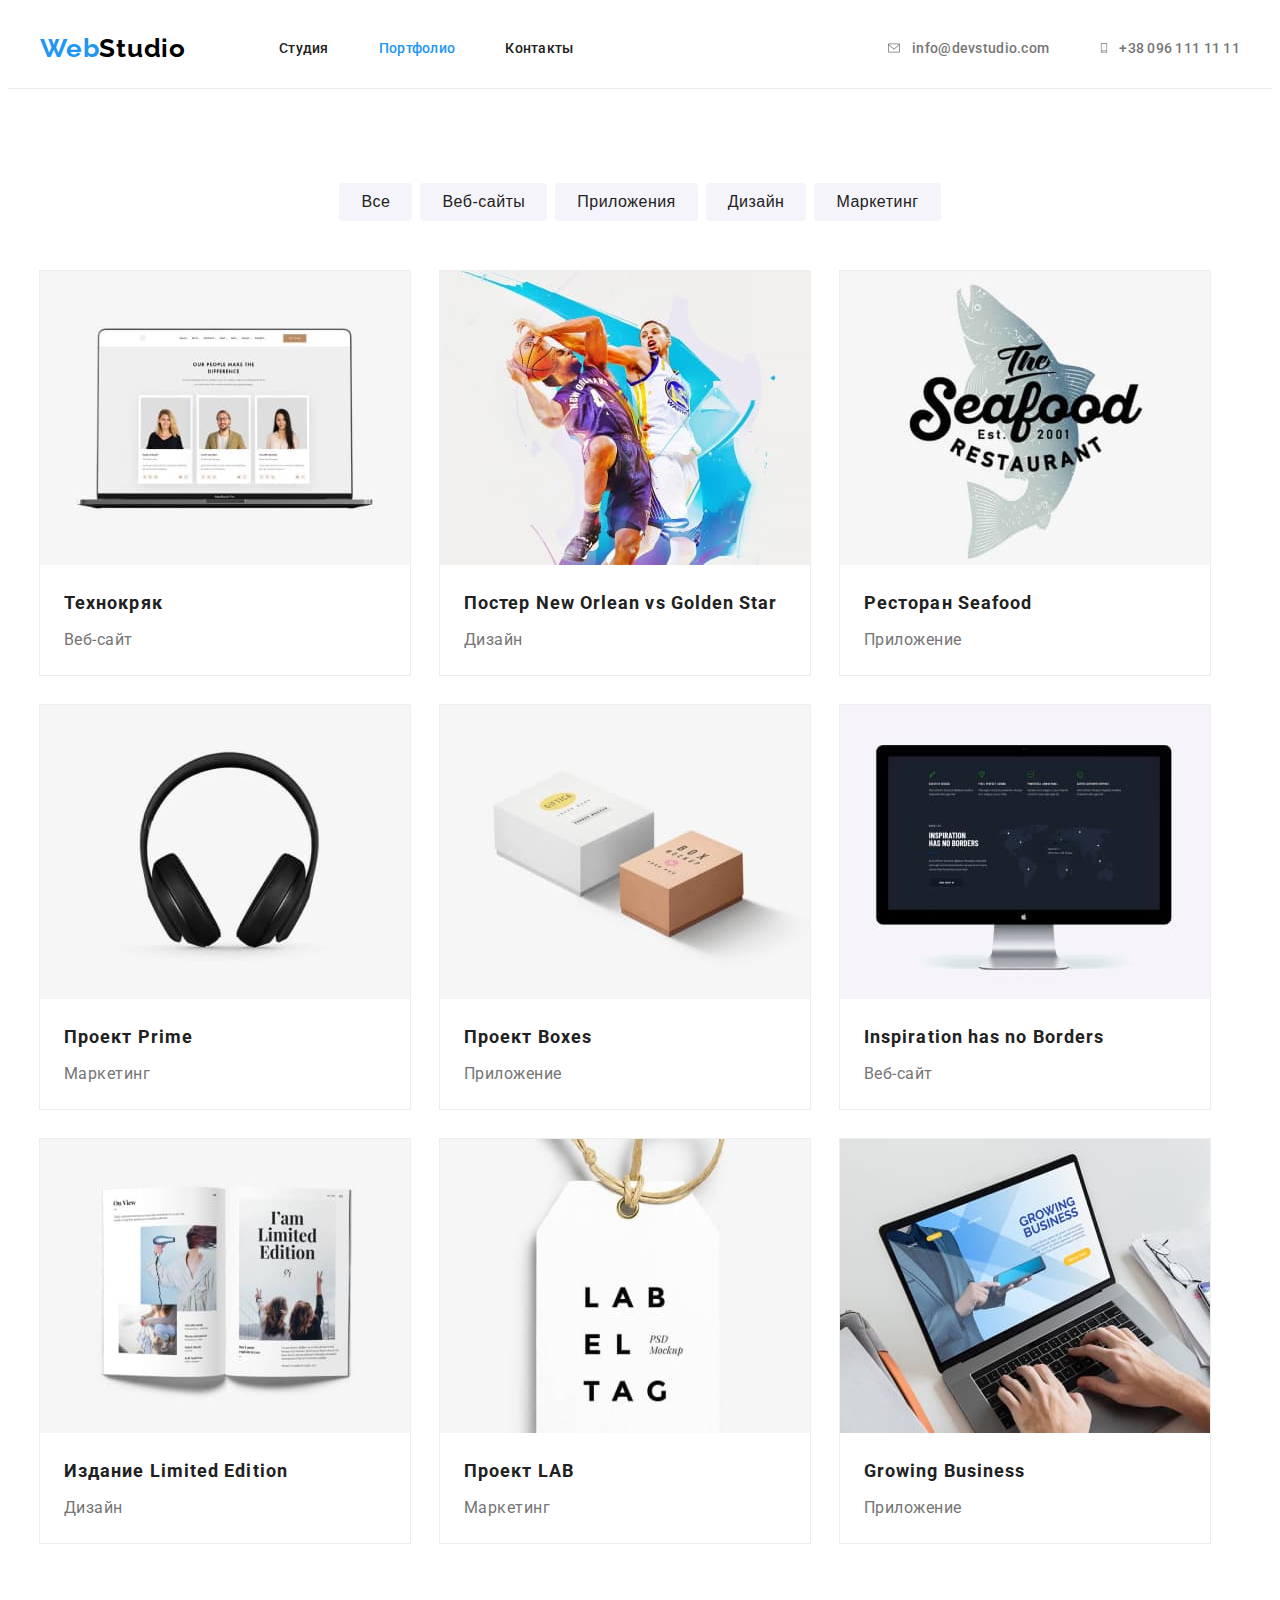
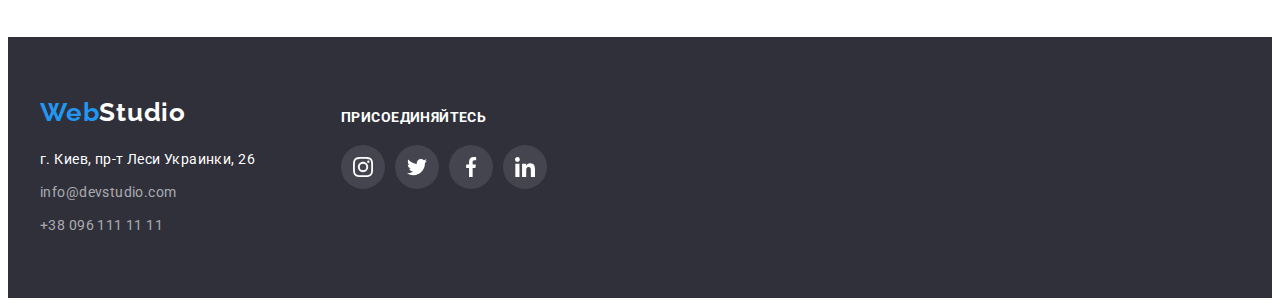
==== portfolio.html @ 83e64d29 "srevices" ====
<!DOCTYPE html>
<html lang="ru">

<head>
  <meta charset="UTF-8">
  <meta name="viewport" content="width=device-width, initial-scale=1.0">
  <title>Портфолио</title>
    <link rel="preconnect" href="https://fonts.gstatic.com">
    <link href="https://fonts.googleapis.com/css2?family=Raleway:wght@700&family=Roboto:wght@400;500;700;900&display=swap"
      rel="stylesheet">
    <link rel="stylesheet" href="https://cdnjs.cloudflare.com/ajax/libs/modern-normalize/1.0.0/modern-normalize.min.css"
      integrity="sha512-ISS7cAi1PEhQ8jnbJpJZMd29NlhNj4AWYyLOSp2CE/CsHxTCu+r+t0D2yoJudVrd0/8fTVPUVDzY5Tvli75u/g=="
      crossorigin="anonymous" />
    <link rel="stylesheet" href="./css/styles.css">
</head>

<body>
  <header class="header">
    <div class="container">
      <nav class="nav">
        <a class="logo link" href="./index.html">Web<span class="logo-header">Studio</span></a>
        <ul class="nav-list list">
          <li class="nav-item">
            <a class="nav-link link" href="./index.html">Студия</a>
          </li>
          <li class="nav-item">
            <a class="nav-link link-current link" href="./portfolio.html">Портфолио</a>
          </li>
          <li class="nav-item">
            <a class="nav-link link" href="#contacts">Контакты</a>
          </li>
        </ul>
      </nav>
  
      <ul class="contacts-list list">
        <li class="contacts-item">
          <a class="contacts-link link" href="mailto:info@devstudio.com">
            <svg class="contacts-icon" width="16" height="12">
              <use href="./images/svg/sprite.svg#envelope"></use>
            </svg>
            info@devstudio.com
          </a>
        </li>
        <li class="contacts-item">
          <a class="contacts-link link" href="tel:+380961111111">
            <svg class="contacts-icon" width="10" height="16">
              <use href="./images/svg/sprite.svg#smartphone"></use>
            </svg>
            +38 096 111 11 11
          </a>
        </li>
      </ul>
    </div>
  </header>

  <main>
    <section class="portfolio">
      <div class="container">
        <h1 class="visually-hidden">Порфолио</h1>
        <ul class="filter-list list">
          <li class="filter-item">
            <button class="filter-btn" type="button">Все</button>
          </li>
          <li class="filter-item">
            <button class="filter-btn" type="button">Веб-сайты</button>
          </li>
          <li class="filter-item">
            <button class="filter-btn" type="button">Приложения</button>
          </li>
          <li class="filter-item">
            <button class="filter-btn" type="button">Дизайн</button>
          </li>
          <li class="filter-item">
            <button class="filter-btn" type="button">Маркетинг</button>
          </li>
        </ul>
        
        <ul class="projects-list list">
          <li class="projects-item">
            <a class="projects-link link" href="">
              <img class="projects-img" src="./images/portfolio/technocrack.jpg" alt="открыт сайт на компьютере" width="370"
                height="294">
              <div class="projects-border">
                <p class="projects-title">Технокряк</p>
                <p class="projects-desc">Веб-сайт</p>
              </div>
            </a>
          </li>
          <li class="projects-item">
            <a class="projects-link link" href="">
              <img class="projects-img" src="./images/portfolio/new-orlean-vs-golden-star.jpg" alt="схватка двух баскетболистов"
                width="370" height="294">
              <div class="projects-border">
                <p class="projects-title">Постер <span lang="en">New Orlean vs Golden Star</span></p>
                <p class="projects-desc">Дизайн</p>
              </div>
            </a>
          </li>
          <li class="projects-item">
            <a class="projects-link link" href="">
              <img class="projects-img" src="./images/portfolio/seafood.jpg" alt="логотип ресторана" width="370" height="294">
              <div class="projects-border">
                <p class="projects-title">Ресторан <span lang="en">Seafood</span></p>
                <p class="projects-desc">Приложение</p>
              </div>
            </a>
          </li>
          <li class="projects-item">
            <a class="projects-link link" href="">
              <img class="projects-img" src="./images/portfolio/prime.jpg" alt="наушники" width="370" height="294">
              <div class="projects-border">
                <p class="projects-title">Проект <span lang="en">Prime</span></p>
                <p class="projects-desc">Маркетинг</p>
              </div>
            </a>
          </li>
          <li class="projects-item">
            <a class="projects-link link" href="">
              <img class="projects-img" src="./images/portfolio/boxes.jpg" alt="две коробки" width="370" height="294">
              <div class="projects-border">
                <p class="projects-title">Проект <span lang="en">Boxes</span></p>
                <p class="projects-desc">Приложение</p>
              </div>
            </a>
          </li>
          <li class="projects-item">
            <a class="projects-link link" href="">
              <img class="projects-img" src="./images/portfolio/inspiration-has-no-borders.jpg" alt="работающий монитор"
                width="370" height="294">
              <div class="projects-border">
                <p class="projects-title" lang="en">Inspiration has no Borders</p>
                <p class="projects-desc">Веб-сайт</p>
              </div>
            </a>
          </li>
          <li class="projects-item">
            <a class="projects-link link" href="">
              <img class="projects-img" src="./images/portfolio/limited-edition.jpg" alt="открытая книга" width="370"
                height="294">
              <div class="projects-border">
                <p class="projects-title">Издание <span lang="en">Limited Edition</span></p>
                <p class="projects-desc">Дизайн</p>
              </div>
            </a>
          </li>
          <li class="projects-item">
            <a class="projects-link link" href="">
              <img class="projects-img" src="./images/portfolio/lab.jpg" alt="ярлычок на подвеске" width="370" height="294">
              <div class="projects-border">
                <p class="projects-title">Проект <span lang="en">LAB</span></p>
                <p class="projects-desc">Маркетинг</p>
              </div>
            </a>
          </li>
          <li class="projects-item">
            <a class="projects-link link" href="">
              <img class="projects-img" src="./images/portfolio/growing-business.jpg" alt="работа за ноутбуком" width="370"
                height="294">
              <div class="projects-border">
                <p class="projects-title" lang="en">Growing Business</p>
                <p class="projects-desc">Приложение</p>
              </div>
            </a>
          </li>
        </ul>
      </div>
    </section>
  </main>

  <footer class="footer">
    <div class="container">
      <div class="contacts-container">
        <a class="logo link" href="./index.html">Web<span class="logo-footer">Studio</span></a>
        <address class="address" id="contacts">
          <ul class="address-list list">
            <li class="address-item">
              <p class="address-map">г. Киев, пр-т Леси Украинки, 26</p>
            </li>
            <li class="address-item">
              <a class="contacts-link-footer link" href="mailto:info@devstudio.com">info@devstudio.com</a>
            </li>
            <li class="address-item">
              <a class="contacts-link-footer link" href="tel:+380961111111">+38 096 111 11 11</a>
            </li>
          </ul>
        </address>
      </div>
      <div class="social-container">
        <h3 class="footer-social-title">присоединяйтесь</h3>
        <ul class="footer-list list">
          <li class="footer-list-item">
            <a class="footer-link social-link link" href="">
              <svg class="social-icon">
                <use href="./images/svg/sprite.svg#instagram"></use>
              </svg>
            </a>
          </li>
          <li class="footer-list-item">
            <a class="footer-link social-link link" href="">
              <svg class="social-icon">
                <use href="./images/svg/sprite.svg#twitter"></use>
              </svg>
            </a>
          </li>
          <li class="footer-list-item">
            <a class="footer-link social-link link" href="">
              <svg class="social-icon">
                <use href="./images/svg/sprite.svg#facebook"></use>
              </svg>
            </a>
          </li>
          <li class="footer-list-item">
            <a class="footer-link social-link link" href="">
              <svg class="social-icon">
                <use href="./images/svg/sprite.svg#linkedin"></use>
              </svg>
            </a>
          </li>
        </ul>
      </div>
    </div>
  </footer>
</body>

</html>
---- css/styles.css ----
:root {
  --text-main: "Roboto", sans-serif;
  --text-logo: "Raleway", sans-serif;
  --color-logo-header: #000000;
  --color-logo-footer: #ffffff;
  --color-accent: #2196f3;
  --color-main: #212121;
  --color-second: #757575;
  --color-footer-link: rgba(255, 255, 255, 0.6);
  --color-footer-social-link: rgba(255, 255, 255, 0.1);
  --color-icon: #afb1b8;
  --background-second: #f5f4fa;
  --background-footer: #2f303a;
}

h1,
h2,
h3,
h4,
h5,
h6,
p {
  margin: 0;
}

img {
  display: block;
}

body {
  color: var(--color-main);
  font-family: var(--text-main);
  font-weight: 400;
  font-size: 14px;
}

/* ========== COMPONENTS ========== */
.visually-hidden {
  position: absolute;
  width: 1px;
  height: 1px;
  margin: -1px;
  border: 0;
  padding: 0;

  white-space: nowrap;
  clip-path: inset(100%);
  clip: rect(0 0 0 0);
  overflow: hidden;
}

.logo {
  display: block;

  font-family: var(--text-logo);
  font-weight: 700;
  font-size: 26px;
  line-height: 1.192;
  letter-spacing: 0.03em;
  color: var(--color-accent);
}

.list {
  list-style: none;
  margin: 0;
  padding: 0;
}

.link {
  text-decoration: none;
}

.nav-link.link-current {
  color: var(--color-accent);
}

.section-title {
  font-weight: 700;
  font-size: 36px;
  line-height: 1.167;
  text-align: center;
  letter-spacing: 0.03em;
  color: var(--color-main);
}

.container {
  width: 1200px;
  margin-right: auto;
  margin-left: auto;
  padding-right: 15px;
  padding-left: 15px;
}

.social-link {
  display: flex;
  align-items: center;
  justify-content: center;
  width: 100%;
  height: 100%;
  border-radius: 50%;
}

.social-icon {
  width: 20px;
  height: 20px;
}
/* ========== END COMPONENTS ========== */

/* ========== HEADER ========== */
.header {
  border-bottom: 1px solid #ececec;
}

.header .container {
  display: flex;
}

.nav {
  display: flex;
  align-items: center;
}

.header .logo {
  padding-top: 24px;
  padding-bottom: 24px;
  margin-right: 93px;
}

.nav-list {
  display: flex;
}

.nav-item:not(:last-child) {
  margin-right: 50px;
}

.logo-header {
  color: var(--color-logo-header);
}

.nav-link {
  display: block;
  padding-top: 32px;
  padding-bottom: 32px;

  font-weight: 500;
  line-height: 1.143;
  letter-spacing: 0.02em;
  color: var(--color-main);
}

.nav-link:hover,
.nav-link:focus,
.contacts-link:hover,
.contacts-link:focus {
  color: var(--color-accent);
}

.contacts-list {
  display: flex;
  align-items: center;
  margin-left: auto;
}

.contacts-item:not(:last-child) {
  margin-right: 50px;
}

.contacts-link {
  display: flex;
  align-items: center;
  padding-top: 32px;
  padding-bottom: 32px;

  font-weight: 500;
  line-height: 1.143;
  letter-spacing: 0.02em;
  color: var(--color-second);
}

.contacts-link:hover .contacts-icon,
.contacts-link:focus .contacts-icon {
  fill: var(--color-accent);
}

.contacts-icon {
  margin-right: 10px;
  fill: var(--color-second);
}
/* ========== END HEADER ========== */

/* ========== HERO ========== */
.hero {
  padding-top: 200px;
  padding-bottom: 200px;
  width: 1600px;
  margin-right: auto;
  margin-left: auto;
  background-color: var(--background-footer);
  background-image: linear-gradient(
      rgba(47, 48, 58, 0.4),
      rgba(47, 48, 58, 0.4)
    ),
    url(../images/studio/hero/hero.jpg);
}

.hero-title {
  width: 700px;
  margin-right: auto;
  margin-left: auto;
  margin-bottom: 30px;

  font-weight: 900;
  font-size: 44px;
  line-height: 1.364;
  text-align: center;
  letter-spacing: 0.06em;
  text-transform: uppercase;
  color: var(--color-logo-footer);

  animation-duration: 1500ms;
}

.hero-btn {
  margin-right: auto;
  margin-left: auto;
  padding: 10px 32px;

  background-color: var(--color-accent);
  font-weight: 700;
  font-size: 16px;
  line-height: 1.875;
  display: flex;
  align-items: center;
  text-align: center;
  letter-spacing: 0.06em;
  color: var(--color-logo-footer);

  box-shadow: 0px 4px 4px rgba(0, 0, 0, 0.15);
  border-radius: 4px;
  border: 0px;
  cursor: pointer;
}

.hero-btn:hover,
.hero-btn:focus {
  background: #188ce8;
  box-shadow: 0px 4px 4px rgba(0, 0, 0, 0.15);
}
/* ========== END HERO ========== */

/* ========== CHARACTERISTICS ========== */
.points {
  padding-top: 94px;
  padding-bottom: 94px;
}

.points-list {
  display: flex;
}

.points-item {
  width: 270px;
}

.points-item:not(:last-child) {
  margin-right: 30px;
}

.points-item .thumb {
  display: flex;
  align-items: center;
  justify-content: center;
  height: 120px;
  margin-bottom: 30px;

  background-color: var(--background-second);
  border-radius: 4px;
}

.points-icon {
  width: 70px;
  height: 70px;
}

.points-subtitle {
  margin-bottom: 10px;

  font-weight: 700;
  font-size: inherit;
  line-height: 1.143;
  letter-spacing: 0.03em;
  text-transform: uppercase;
  color: var(--color-main);
}

.points-desc {
  line-height: 1.714;
  letter-spacing: 0.03em;
  color: var(--color-second);
}
/* ========== END CHARACTERISTICS ========== */

/* ========== SERVICES ========== */
.services {
  padding-bottom: 94px;
}

.services-list {
  display: flex;
  justify-content: space-between;
}

.services .section-title {
  margin-bottom: 50px;
}

.services-item {
  position: relative;
}

.services-desc {
  position: absolute;
  left: 0;
  bottom: 0;
  width: 100%;
  padding-top: 27px;
  padding-bottom: 27px;

  font-weight: 700;
  font-size: 14px;
  line-height: 1.143;
  text-align: center;
  letter-spacing: 0.03em;
  text-transform: uppercase;

  color: var(--color-logo-footer);
  background-color: rgba(47, 48, 58, 0.8);
}
/* ========== END SERVICES ========== */

/* ========== OUR TEAM ========== */
.team {
  background-color: var(--background-second);
  padding-top: 94px;
  padding-bottom: 94px;
}

.team .section-title {
  margin-bottom: 50px;
}

.team-list {
  display: flex;
  justify-content: space-between;
}

.team-item {
  background: var(--color-logo-footer);
  box-shadow: 0px 1px 3px rgba(0, 0, 0, 0.12), 0px 1px 1px rgba(0, 0, 0, 0.14),
    0px 2px 1px rgba(0, 0, 0, 0.2);
  border-radius: 0px 0px 4px 4px;
}

.team-text {
  padding: 30px 32px;
}

.team-subtitle {
  margin-bottom: 10px;

  font-weight: 500;
  font-size: 16px;
  line-height: 1.188;
  text-align: center;
  letter-spacing: 0.03em;
  color: var(--color-main);
}

.team-desc {
  margin-bottom: 16px;

  font-size: 16px;
  line-height: 1.188;
  text-align: center;
  letter-spacing: 0.03em;
  color: var(--color-second);
}

.team-social-list {
  display: flex;
  align-items: center;
  justify-content: space-between;
}

.team-social-item {
  width: 44px;
  height: 44px;
}

.team-link:hover,
.team-link:focus {
  background-color: var(--color-accent);
}

.team-link.social-link {
  fill: var(--color-icon);
}

.team-link:hover .social-icon,
.team-link:focus .social-icon {
  fill: var(--color-logo-footer);
}
/* ========== END OUR TEAM ========== */

/* ========== CLIENTS ========== */
.clients {
  padding-top: 94px;
  padding-bottom: 94px;
}

.clients .section-title {
  margin-bottom: 50px;
}

.clients-list {
  display: flex;
  justify-content: space-between;
}

.clients-item {
  width: 170px;
  height: 90px;
}

.clients-link {
  display: flex;
  align-items: center;
  justify-content: center;
  width: 100%;
  height: 100%;

  color: var(--color-icon);
  border: 1px solid var(--color-icon);
  border-radius: 4px;
}

.clients-icon {
  fill: currentColor;
}

.clients-link:hover,
.clients-link:focus {
  border-color: var(--color-accent);
  color: var(--color-accent);
}

/* ========== END CLIENTS ========== */

/* ========== FOOTER ========== */
.footer {
  padding-top: 60px;
  padding-bottom: 60px;

  background-color: var(--background-footer);
}

.footer .container {
  display: flex;
}

.contacts-container {
  width: 231px;
  margin-right: 70px;
}

.footer .logo {
  margin-bottom: 20px;
}

.logo-footer {
  color: var(--color-logo-footer);
}

.address-item:not(:last-child) {
  margin-bottom: 9px;
}

.address-map {
  font-style: normal;
  line-height: 1.714;
  letter-spacing: 0.03em;
  color: var(--color-logo-footer);
}

.contacts-link-footer {
  font-style: normal;
  line-height: 1.714;
  letter-spacing: 0.03em;
  color: var(--color-footer-link);
}

.contacts-link-footer:hover,
.contacts-link-footer:focus {
  color: var(--color-accent);
}

.social-container {
  width: 206px;
}

.footer-social-title {
  margin-bottom: 20px;
  margin-top: 12px;

  font-size: inherit;
  font-weight: 700;
  line-height: 1.143;
  letter-spacing: 0.03em;
  text-transform: uppercase;
  color: var(--color-logo-footer);
}

.footer-list {
  display: flex;
  justify-content: space-between;
}
.footer-list-item {
  width: 44px;
  height: 44px;
}

.footer-link {
  background-color: var(--color-footer-social-link);
}

.footer-link:hover,
.footer-link:focus {
  background-color: var(--color-accent);
}

.footer-link .social-icon {
  fill: var(--color-logo-footer);
}
/* ========== END FOOTER ========== */

/* ========== PORTFOLIO ========== */
.portfolio {
  padding-top: 94px;
  padding-bottom: 94px;
}

.filter-list {
  display: flex;
  justify-content: center;
  margin-bottom: 50px;
}

.filter-item:not(:last-child) {
  margin-right: 8px;
}

.filter-btn {
  padding: 6px 22px;

  font-weight: 500;
  font-size: 16px;
  line-height: 1.625;
  text-align: center;
  letter-spacing: 0.03em;
  color: var(--color-main);

  background: var(--background-second);
  border-radius: 4px;
  border: 0px;
  cursor: pointer;
}

.filter-btn:hover,
.filter-btn:focus {
  background-color: var(--color-accent);
  color: var(--color-logo-footer);
  box-shadow: 0px 3px 1px rgba(0, 0, 0, 0.1), 0px 1px 2px rgba(0, 0, 0, 0.08),
    0px 2px 2px rgba(0, 0, 0, 0.12);
}

.projects-list {
  display: flex;
  margin: -15px;
  flex-wrap: wrap;
}

.projects-item {
  margin: 15px;
  width: 370px;
}

.projects-link {
  display: block;
  outline: 1px solid #eeeeee;
}

.projects-link:hover,
.projects-link:focus {
  box-shadow: 0px 1px 1px rgba(0, 0, 0, 0.12), 0px 4px 4px rgba(0, 0, 0, 0.06),
    1px 4px 6px rgba(0, 0, 0, 0.16);
}

.projects-border {
  padding: 20px 24px;
}

.projects-title {
  margin-bottom: 4px;

  font-weight: 700;
  font-size: 18px;
  line-height: 2;
  letter-spacing: 0.06em;
  color: var(--color-main);
}

.projects-desc {
  font-size: 16px;
  line-height: 1.875;
  letter-spacing: 0.03em;
  color: var(--color-second);
}
/* ========== END PORTFOLIO ========== */
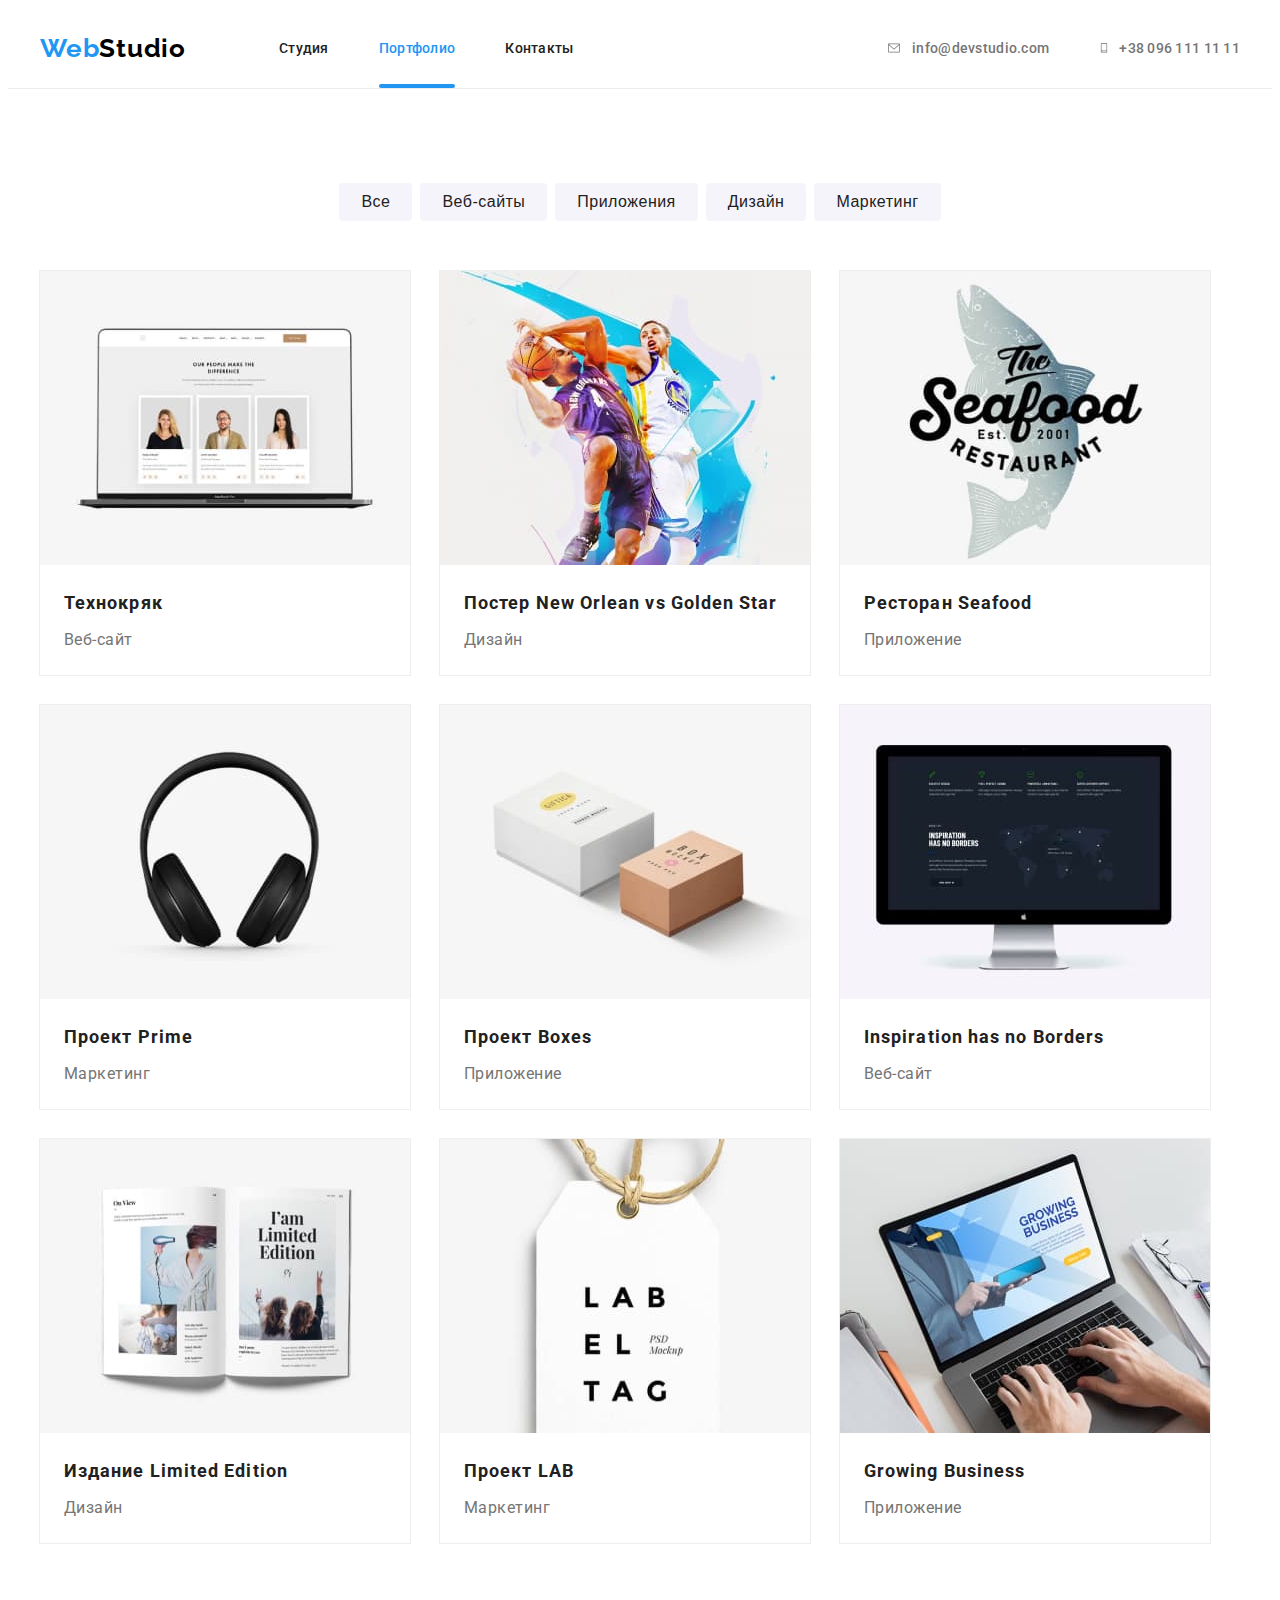
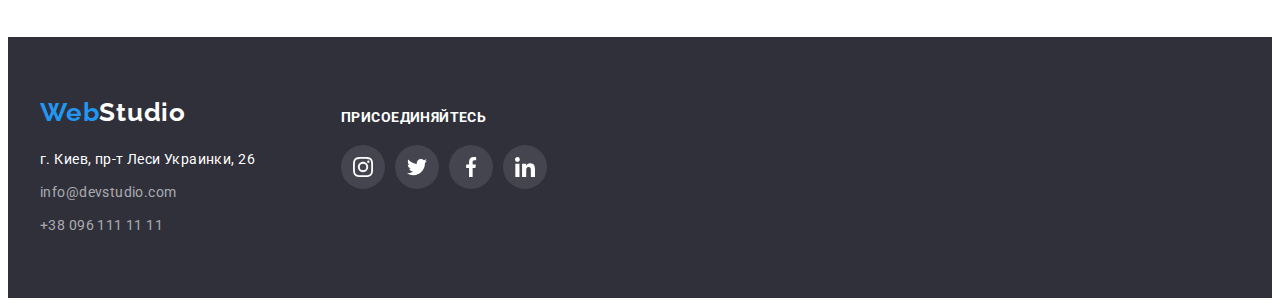
==== commit 19f65682: "projects" ====
--- a/portfolio.html
+++ b/portfolio.html
@@ -56,7 +56,7 @@
   <main>
     <section class="portfolio">
       <div class="container">
-        <h1 class="visually-hidden">Порфолио</h1>
+        <h1 class="visually-hidden">Портфолио</h1>
         <ul class="filter-list list">
           <li class="filter-item">
             <button class="filter-btn" type="button">Все</button>
@@ -78,8 +78,12 @@
         <ul class="projects-list list">
           <li class="projects-item">
             <a class="projects-link link" href="">
-              <img class="projects-img" src="./images/portfolio/technocrack.jpg" alt="открыт сайт на компьютере" width="370"
-                height="294">
+              <div class="thumb">
+                <img class="projects-img" src="./images/portfolio/technocrack.jpg" alt="открыт сайт на компьютере" width="370"
+                  height="294">
+                  <p class="project">Технокряк это современная площадка распространения коронавируса. Компании используют эту платформу для цифрового
+                  шпионажа и атак на защищённые сервера конкурентов.</p>
+              </div>
               <div class="projects-border">
                 <p class="projects-title">Технокряк</p>
                 <p class="projects-desc">Веб-сайт</p>
@@ -88,8 +92,11 @@
           </li>
           <li class="projects-item">
             <a class="projects-link link" href="">
-              <img class="projects-img" src="./images/portfolio/new-orlean-vs-golden-star.jpg" alt="схватка двух баскетболистов"
-                width="370" height="294">
+              <div class="thumb">
+                <img class="projects-img" src="./images/portfolio/new-orlean-vs-golden-star.jpg" alt="схватка двух баскетболистов"
+                  width="370" height="294">
+                <p class="project-design">Lorem ipsum dolor sit amet consectetur adipisicing elit. Voluptate, repudiandae. Lorem ipsum dolor sit amet, consectetur adipisicing elit. Dolor corrupti, repellat perferendis accusantium placeat</p>
+              </div>
               <div class="projects-border">
                 <p class="projects-title">Постер <span lang="en">New Orlean vs Golden Star</span></p>
                 <p class="projects-desc">Дизайн</p>
@@ -98,7 +105,11 @@
           </li>
           <li class="projects-item">
             <a class="projects-link link" href="">
-              <img class="projects-img" src="./images/portfolio/seafood.jpg" alt="логотип ресторана" width="370" height="294">
+              <div class="thumb">
+                <img class="projects-img" src="./images/portfolio/seafood.jpg" alt="логотип ресторана" width="370" height="294">
+                <p class="project-app">Lorem ipsum dolor sit amet consectetur adipisicing elit. Voluptate, repudiandae. Lorem
+                  ipsum dolor sit amet, consectetur adipisicing elit. Dolor corrupti, repellat perferendis accusantium placeat</p>
+              </div>
               <div class="projects-border">
                 <p class="projects-title">Ресторан <span lang="en">Seafood</span></p>
                 <p class="projects-desc">Приложение</p>
@@ -107,7 +118,11 @@
           </li>
           <li class="projects-item">
             <a class="projects-link link" href="">
-              <img class="projects-img" src="./images/portfolio/prime.jpg" alt="наушники" width="370" height="294">
+              <div class="thumb-marketing">
+                <img class="projects-img" src="./images/portfolio/prime.jpg" alt="наушники" width="370" height="294">
+                <p class="project-marketing">Lorem ipsum dolor sit amet consectetur adipisicing elit. Voluptate, repudiandae. Lorem
+                  ipsum dolor sit amet, consectetur adipisicing elit. Dolor corrupti, repellat perferendis accusantium placeat</p>
+              </div>
               <div class="projects-border">
                 <p class="projects-title">Проект <span lang="en">Prime</span></p>
                 <p class="projects-desc">Маркетинг</p>
@@ -116,7 +131,11 @@
           </li>
           <li class="projects-item">
             <a class="projects-link link" href="">
-              <img class="projects-img" src="./images/portfolio/boxes.jpg" alt="две коробки" width="370" height="294">
+              <div class="thumb">
+                <img class="projects-img" src="./images/portfolio/boxes.jpg" alt="две коробки" width="370" height="294">
+                <p class="project-app">Lorem ipsum dolor sit amet consectetur adipisicing elit. Voluptate, repudiandae. Lorem
+                  ipsum dolor sit amet, consectetur adipisicing elit. Dolor corrupti, repellat perferendis accusantium placeat</p>
+              </div>
               <div class="projects-border">
                 <p class="projects-title">Проект <span lang="en">Boxes</span></p>
                 <p class="projects-desc">Приложение</p>
@@ -125,8 +144,12 @@
           </li>
           <li class="projects-item">
             <a class="projects-link link" href="">
-              <img class="projects-img" src="./images/portfolio/inspiration-has-no-borders.jpg" alt="работающий монитор"
-                width="370" height="294">
+              <div class="thumb">
+                <img class="projects-img" src="./images/portfolio/inspiration-has-no-borders.jpg" alt="работающий монитор" width="370"
+                  height="294">
+                <p class="project">Lorem ipsum dolor sit amet consectetur adipisicing elit. Voluptate, repudiandae. Lorem
+                  ipsum dolor sit amet, consectetur adipisicing elit. Dolor corrupti, repellat perferendis accusantium placeat</p>
+              </div>
               <div class="projects-border">
                 <p class="projects-title" lang="en">Inspiration has no Borders</p>
                 <p class="projects-desc">Веб-сайт</p>
@@ -135,8 +158,11 @@
           </li>
           <li class="projects-item">
             <a class="projects-link link" href="">
-              <img class="projects-img" src="./images/portfolio/limited-edition.jpg" alt="открытая книга" width="370"
-                height="294">
+              <div class="thumb">
+                <img class="projects-img" src="./images/portfolio/limited-edition.jpg" alt="открытая книга" width="370" height="294">
+                <p class="project-design">Lorem ipsum dolor sit amet consectetur adipisicing elit. Voluptate, repudiandae. Lorem
+                  ipsum dolor sit amet, consectetur adipisicing elit. Dolor corrupti, repellat perferendis accusantium placeat</p>
+              </div>
               <div class="projects-border">
                 <p class="projects-title">Издание <span lang="en">Limited Edition</span></p>
                 <p class="projects-desc">Дизайн</p>
@@ -145,7 +171,11 @@
           </li>
           <li class="projects-item">
             <a class="projects-link link" href="">
-              <img class="projects-img" src="./images/portfolio/lab.jpg" alt="ярлычок на подвеске" width="370" height="294">
+              <div class="thumb-marketing">
+                <img class="projects-img" src="./images/portfolio/lab.jpg" alt="ярлычок на подвеске" width="370" height="294">
+                <p class="project-marketing">Lorem ipsum dolor sit amet consectetur adipisicing elit. Voluptate, repudiandae. Lorem
+                  ipsum dolor sit amet, consectetur adipisicing elit. Dolor corrupti, repellat perferendis accusantium placeat</p>
+              </div>
               <div class="projects-border">
                 <p class="projects-title">Проект <span lang="en">LAB</span></p>
                 <p class="projects-desc">Маркетинг</p>
@@ -154,8 +184,12 @@
           </li>
           <li class="projects-item">
             <a class="projects-link link" href="">
-              <img class="projects-img" src="./images/portfolio/growing-business.jpg" alt="работа за ноутбуком" width="370"
-                height="294">
+              <div class="thumb">
+                <img class="projects-img" src="./images/portfolio/growing-business.jpg" alt="работа за ноутбуком" width="370"
+                  height="294">
+                <p class="project-app">Lorem ipsum dolor sit amet consectetur adipisicing elit. Voluptate, repudiandae. Lorem
+                  ipsum dolor sit amet, consectetur adipisicing elit. Dolor corrupti, repellat perferendis accusantium placeat</p>
+              </div>
               <div class="projects-border">
                 <p class="projects-title" lang="en">Growing Business</p>
                 <p class="projects-desc">Приложение</p>
--- a/css/styles.css
+++ b/css/styles.css
@@ -1,6 +1,7 @@
 :root {
   --text-main: "Roboto", sans-serif;
   --text-logo: "Raleway", sans-serif;
+
   --color-logo-header: #000000;
   --color-logo-footer: #ffffff;
   --color-accent: #2196f3;
@@ -9,8 +10,12 @@
   --color-footer-link: rgba(255, 255, 255, 0.6);
   --color-footer-social-link: rgba(255, 255, 255, 0.1);
   --color-icon: #afb1b8;
+
   --background-second: #f5f4fa;
   --background-footer: #2f303a;
+  --background-project-accent: rgba(33, 150, 243, 0.9);
+
+  --timing-function: cubic-bezier(0.4, 0, 0.2, 1);
 }
 
 h1,
@@ -134,6 +139,10 @@
   margin-right: 50px;
 }
 
+.nav-item {
+  position: relative;
+}
+
 .logo-header {
   color: var(--color-logo-header);
 }
@@ -154,6 +163,41 @@
 .contacts-link:hover,
 .contacts-link:focus {
   color: var(--color-accent);
+}
+
+.nav-link::before {
+  content: "";
+  position: absolute;
+  left: 0;
+  bottom: 0;
+  width: 100%;
+  height: 4px;
+
+  background-color: var(--color-accent);
+  border-radius: 2px;
+
+  transform-origin: left;
+  transform: scaleX(0);
+  transition: transform 250ms var(--timing-function);
+}
+
+.link-current::before {
+  content: "";
+  position: absolute;
+  left: 0;
+  bottom: 0;
+  width: 100%;
+  height: 4px;
+
+  background-color: var(--color-accent);
+  border-radius: 2px;
+
+  transform: scaleX(1);
+}
+
+.nav-link:hover::before,
+.nav-link:focus::before {
+  transform: scaleX(1);
 }
 
 .contacts-list {
@@ -606,6 +650,119 @@
     1px 4px 6px rgba(0, 0, 0, 0.16);
 }
 
+.thumb {
+  position: relative;
+  overflow: hidden;
+}
+
+.project {
+  position: absolute;
+  top: 0;
+  left: 0;
+  width: 100%;
+  height: 100%;
+  padding: 63px 24px;
+
+  font-size: 18px;
+  line-height: 1.556;
+  letter-spacing: 0.03em;
+
+  color: var(--color-logo-footer);
+  background-color: var(--background-project-accent);
+
+  transform: translateY(100%);
+  transition: transform 250ms var(--timing-function);
+}
+
+.projects-link:hover .project,
+.projects-link:focus .project {
+  transform: translateY(0);
+}
+
+.project-design {
+  position: absolute;
+  top: 0;
+  left: 0;
+
+  width: 100%;
+  height: 100%;
+  padding: 63px 24px;
+
+  font-size: 18px;
+  line-height: 1.556;
+  letter-spacing: 0.03em;
+
+  color: var(--color-logo-footer);
+  background-color: var(--background-project-accent);
+
+  transform: scale(0);
+  transition: transform 250ms var(--timing-function);
+}
+
+.projects-link:hover .project-design,
+.projects-link:focus .project-design {
+  transform: scale(1);
+}
+
+.project-app {
+  position: absolute;
+  top: 0;
+  left: 0;
+
+  width: 100%;
+  height: 100%;
+  padding: 63px 24px;
+
+  font-size: 18px;
+  line-height: 1.556;
+  letter-spacing: 0.03em;
+
+  color: var(--color-logo-footer);
+  background-color: var(--background-project-accent);
+
+  opacity: 0;
+  transform: scale(0) rotate(0);
+  transition: transform 500ms var(--timing-function),
+    opacity 500ms var(--timing-function);
+}
+
+.projects-link:hover .project-app,
+.projects-link:focus .project-app {
+  opacity: 1;
+  transform: scale(1) rotate(360deg);
+}
+
+.thumb-marketing {
+  position: relative;
+}
+
+.project-marketing {
+  position: absolute;
+  top: 0;
+  left: 0;
+  width: 100%;
+  height: 100%;
+  padding: 63px 24px;
+
+  font-size: 18px;
+  line-height: 1.556;
+  letter-spacing: 0.03em;
+
+  color: var(--color-logo-footer);
+  background-color: var(--background-project-accent);
+
+  opacity: 0;
+  transform: perspective(400px) rotateY(180deg);
+  transition: transform 500ms var(--timing-function),
+    opacity 500ms var(--timing-function);
+}
+
+.projects-link:hover .project-marketing,
+.projects-link:focus .project-marketing {
+  opacity: 1;
+  transform: rotateY(360deg);
+}
+
 .projects-border {
   padding: 20px 24px;
 }
